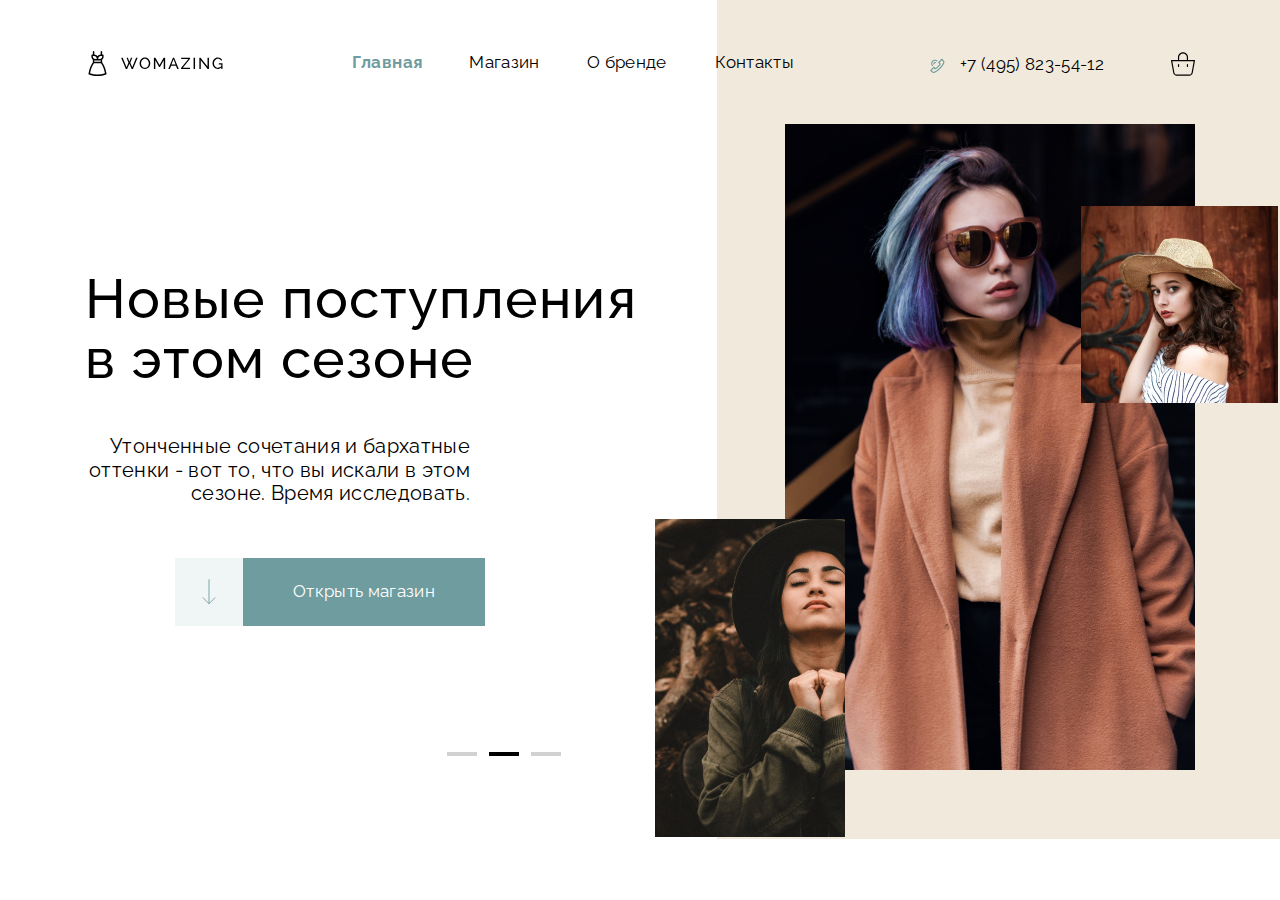
==== index.html @ d6d4c8df "first commit" ====
<!DOCTYPE html>
<html lang="en">
<head>
    <meta charset="UTF-8">
    <meta http-equiv="X-UA-Compatible" content="IE=edge">
    <meta name="viewport" content="width=device-width, initial-scale=1.0">
    <title>Womazing</title>
    <meta name="description" content="Womazing">
	<meta name="keywords" content="магазин, одежда, свитеры, купальники, футболки, покупки онлайн, мода">
	<!-- OG Tags -->
	<meta property="og:title" content="Womazing / Главная">
	<meta property="og:description" content="Womazing">
	<meta property="og:type" content="article">
	<meta property="og:site_name" content="WebCode">
	<!-- Styling -->
	<meta name="theme-color" content="#4985FF">
	<link rel="icon" type="image/png" href="./img/favicon.png">
    <!-- Bootstrap -->
    <!-- CSS -->
    <link href="https://fonts.googleapis.com/css2?family=Raleway:wght@400;500;700&display=swap" rel="stylesheet">
    <link rel="stylesheet" href="./css/style.css">
</head>
<body>
    <header class="header" id="header">
        <div class="background__header"></div>
        <div class="container">
            <div class="header__wrapper">
                <div class="header__menu_wrapper">
                    <div class="header__menu_logo-wrap">
                        <a href="index.html" class="header__menu_logo-link">
                            <img src="./img/logo.svg" alt="logo" class="header__menu_logo-img">
                        </a>
                    </div>
                    <nav class="header__menu_links_wrap">
                        <ul class="header__menu_list">
                            <li class="header__menu_item">
                                <a href="./index.html" title="Главная" class="header__menu_link header__menu_link-w-700">
                                    Главная
                                </a>
                            </li>
                            <li class="header__menu_item">
                                <a href="./shop.html" title="Магазин" class="header__menu_link">
                                    Магазин
                                </a>
                            </li>
                            <li class="header__menu_item">
                                <a href="./about.html" title="О бренде" class="header__menu_link">
                                    О бренде
                                </a>
                            </li>
                            <li class="header__menu_item">
                                <a href="./contacts.html" title="Контакты" class="header__menu_link">
                                    Контакты
                                </a>
                            </li>
                        </ul>
                    </nav>
                    <div class="header__menu_contacts-wrap">
                        <div class="header__menu_contact_wrapper">
                            <button type="button" class="header__menu_contact_btn">
                                <div class="header__menu_contact_icon-tel"></div>
                            </button>
                            <a href="tel:+74958235412" class="header__menu_contact_link">
                                +7 (495) 823-54-12
                            </a>
                        </div>
                        <div class="header__menu_contact_basket_wrap">
                            <a href="./basket.html" class="header__menu_contact_basket-link">
                                <img src="./img/basket.svg" alt="" class="header__menu_contact_basket-img">
                            </a>
                        </div>
                    </div>

                    <!-- Modal -->
                    <div class="header__modal-window_wrapper" id="header__modal-window_wrapper">
                        <div class="header__overlay-modal" id="header__overlay-modal"></div>
                        <div class="header__modal-window_form_wrapper">
                            <button class="header__modal-window_form_btn-close" id="header__modal-window_form_btn-close">
                                <img src="./img/Close.svg" alt="" class="header__modal-window_form_icon-close">
                            </button>
                            <h4 class="header__modal-window_form_title">
                                Заказать обратный звонок
                            </h4>
                            <form action="#" class="header__modal-window_form" id="header__modal-window_form">
                                <input type="text" class="header__modal-window_form_input" name="name"  placeholder="Имя" required>

                                <input type="email" class="header__modal-window_form_input" name="email"  placeholder="E-mail" required>

                                <input type="tel" class="header__modal-window_form_input" name="phone"  placeholder="Телефон" required>

                                <button type="submit" class="header__modal-window_form-btn btn" data-submit>
                                    Заказать звонок
                                </button>
                            </form>
                        </div>
                        <div class="header__modal-window-set" id="header__modal-window-set">
                            <h4 class="header__modal-window-set_title">
                                Отлично! Мы скоро вам перезвоним.
                            </h4>
                            <button type="reset" class="header__modal-window-set_btn close">
                                Закрыть
                            </button>
                        </div>
                    </div>
                    <!-- Modal end -->
                </div>
                <div class="header__offer-flex-wrap">
                    <div class="header__offer_wrapper">
                        <div class="header__offer">
                            <!-- <div class="header__offer_slider">
                                <h1 class="header__offer_title">
                                    Что-то новенькое. Мы заждались тебя.
                                </h1>
                                <p class="header__offer_text">
                                    Надоело искать себя в сером городе? Настало время новых идей, свежих красок и вдохновения с Womazing!
                                </p>
                            </div> -->
    
                            <div class="header__offer_slider active">
                                <h1 class="header__offer_title">
                                    Новые поступления в этом сезоне
                                </h1>
                                <p class="header__offer_text">
                                    Утонченные сочетания и бархатные оттенки - вот то, что вы искали в этом сезоне. Время исследовать.
                                </p>
                            </div>
    
                            <!-- <div class="header__offer_slider">
                                <h1 class="header__offer_title">
                                    Включай новый сезон с Womazing
                                </h1>
                                <p class="header__offer_text">
                                    Мы обновили ассортимент - легендарные коллекции и новинки от отечественных дизайнеров
                                </p>
                            </div> -->
                            <div class="header__offer_btn">
                                <a href="#" class="header__offer_btn-arrow">
                                    <img src="./img/arrow-header.svg" alt="" class="header__offer_btn-arrow-icon">
                                </a>
                                <a href="./shop.html" class="header__offer_btn-link btn">
                                    Открыть магазин
                                </a>
                            </div>
                        </div>
                        <div class="scrollbars">
                            <span class="scrollbar"></span>
                            <span class="scrollbar active"></span>
                            <span class="scrollbar"></span>
                        </div>
                    </div>
                    <div class="header__offer-img_wrapper">
                        <img src="./img/woman-coat-header.png" alt="" class="header__offer-img-home">
                        <img src="./img/woman-header-two.png" alt="" class="header__offer-img-two">
                        <img src="./img/woman-header-three.png" alt="" class="header__offer-img-three">
                    </div>
                </div>
            </div>
        </div>
    </header>

    <script src="./js/jquery-3.6.4.min.js"></script>
    <script src="./js/jquery.validate.min.js"></script>
    <script src="./js/modal-script.js"></script>
</body>
</html>
---- css/style.css ----
* {
    margin: 0;
	padding: 0;
	box-sizing: border-box;
	transition: all 0.5s ease 0s;
}

body {
    margin: 0;
	padding: 0;
	font-family: 'Raleway', sans-serif;
	font-weight: 400;
	font-size: 17px;
	color: #000000;
	line-height: 1.40em;
    letter-spacing: 0.02em;
}

:root {
    --btn-bg-color: #6E9C9F;
	--menu-color: #6E9C9F;
}

.container {
    width: 1110px;
    margin: 0 auto;
}

button,
button:hover,
button:focus {
	font-family: inherit;
	outline: none;
	border: none;
    transition: all 0.5s ease;
}

h1, h2, h3, h4, h5, h6 {
    padding: 0;
	margin: 0;
	font-weight: 500;
	color: #000000;
    line-height: 1.10em;
	letter-spacing: 0.02em;
}

p {
    margin: 0;
}

ul, li {
	display: block;
	padding: 0;
	margin: 0;
}

a {
    color: #000000;
	text-decoration: none;
    transition: all 0.5s ease;
}

a:hover {
	color: #1b1c1e;
    transition: all 0.5s ease;
}

.btn {
	padding: 22px 50px;
	background-color: var(--btn-bg-color);
	color: #fff;
	font-size: 17px;
	font-weight: 400;
	display: block;
	transition: all 0.5s ease;
	text-align: center;
    border-radius: 0;
}
button {
	cursor: pointer;
}

.btn:hover {
	background: #509498;
	color: #fff;
	box-shadow: 0 8px 20px rgb(37 0 249 / 25%);
}

.btn:active {
	background: #509498;;
	box-shadow: none
}

.img {
	max-width: 100%;
}

/* Header */

.header {
	position: relative;
    padding-top: 51px;
}
.background__header {
	position: absolute;
	top: 0;
	right: 0;
	width: 44%;
	height: 108%;
	background: #F1EADC;
	z-index: -1;
}
.header__wrapper {
}
.header__menu_wrapper {
    display: flex;
    justify-content: space-between;
}
.header__menu_links_wrap {
}
.header__menu_links_wrap {
}
.header__menu_list {
    display: flex;
    gap: 45px;
}
.header__menu_item .header__menu_link {
	display: inline-block;
	text-align: center;
}
.header__menu_link-w-700 {
	font-weight: 700;
	color: var(--menu-color);
}
.header__menu_link:hover {
	font-weight: 700;
	color: var(--menu-color);
}
.header__menu_link::after {
	display: block;
    content:attr(title);
    font-weight: 700;
    height: 1px;
    color: transparent;
    overflow: hidden;
    visibility: hidden;
    margin-bottom: -1px;
}
.header__menu_contacts-wrap {
    display: flex;
    align-items: center;
}
.header__menu_contact_wrapper {
    display: flex;
	margin-right: 67px;
}
.header__menu_contact_btn {
	background: none;
}
.header__menu_contact_icon-tel {
}
.header__menu_contact_icon-tel {
	background-image: url(../img/tel-icon.svg);
	width: 27px;
	height: 27px;
	margin-right: 9px;
}
.header__menu_contact_icon-tel:hover {
	 background-image: url(../img/tel-icon-hover.svg);
	 width: 27px;
	 height: 27px;
}

.header__menu_contact_link {
}
.header__menu_contact_basket_wrap {
}
.header__menu_contact_basket-link {
}
.header__menu_contact_basket-img {
}

/* Modal */

.header__modal-window_wrapper {
	display: none;
	position: absolute;
	z-index: 10;
    transition: all 0.5s ease-in 0s;
}
.header__modal-window_wrapper.active {
	display: block;
}
.header__overlay-modal {
	position: fixed;
    top: 0;
    left: 0;
    width: 100%;
    height: 100%;
    z-index: 1;
    background-color: rgba(110, 156, 159, 0.95);
    opacity: 0.5;	
}
.header__modal-window_form_wrapper {
	position: fixed;
    padding: 70px;
    top: 50%;
    left: 50%;
    transform: translate(-50%,-50%);
    width: 491px;
    height: auto;
    z-index: 5;
    background-color: #ffffff;
    box-shadow: 0px 20px 40px rgba(0, 0, 0, 0.09);
}
.header__modal-window_form_btn-close {
	position: absolute;
    background: none;
    right: 32px;
    top: 32px;
	cursor: pointer;
}
.header__modal-window_form_title {
	font-weight: 700;
    font-size: 25px;
    text-align: center;
    margin-bottom: 35px;
}
.header__modal-window_form {
	display: flex;
    flex-direction: column;
    border: none;
}
.header__modal-window_form_input {
	height: 40px;
    margin-bottom: 35px;
    border: none;
    border-bottom: 1px solid #000000;
}
.header__modal-window_form-btn {
	width: auto;
}
.header__modal-window-set {
	display: none;
    padding: 70px;
    position: fixed;
    top: 50%;
    left: 50%;
    transform: translate(-50%,-50%);
    width: auto;
    height: auto;
    z-index: 2;
    background-color: #ffffff;
    box-shadow: 0px 20px 40px rgba(0, 0, 0, 0.09);
    background: #fff;
    flex-direction: column;
    align-items: center;
}
.header__modal-window-set.active {
    display: flex;
    flex-direction: column;
    align-items: center;
}
.header__modal-window-set_title {
	font-size: 25px;
    margin-bottom: 35px;
}
.header__modal-window-set_btn {
	padding: 22px 50px;
    font-size: 17px;
    color: var(--menu-color);
    border: 1px solid #6E9C9F;
    order: 1;
}
.header__modal-window-set_btn:hover {
    background: #6E9C9F;
    color: #fff;
}


.header__offer-flex-wrap {
	display: flex;
	justify-content: space-between;
}
.header__offer_wrapper {
	margin-top: 186px;
	width: 563px;
}
.header__offer {
}
.header__offer_slider {
	margin-bottom: 52px;
}
.active {
}
.header__offer_title {
	font-size: 55px;
	margin-bottom: 45px;
}
.header__offer_text {
	font-size: 20px;
	text-align: right;
	width: 385px;
}
.header__offer_btn {
	display: flex;
	align-items: center;
	margin-left: 90px;
}
.header__offer_btn-arrow {
	display: inherit;
	background-color: rgba(110, 156, 159, 0.1);
	background-repeat: no-repeat;
	background-position: center;
}
.header__offer_btn-arrow-icon {
	padding: 20px 27px;
}
.header__offer_btn-link {
}

.scrollbars {
    display: flex;
    justify-content: center;
	margin-top: 126px;
    margin-left: 286px;
}

.scrollbar {
    background: #D1D1D1;
    width: 30px;
    height: 4px;
    margin-right: 12px;
    cursor: pointer;
}

.scrollbar.active {
    background: #000000;
}
.header__offer-img_wrapper {
	position: relative;
}
.header__offer-img-home {
	margin-top: 41px;
}
.header__offer-img-two {
	position: absolute;
    top: 123px;
    right: -83px;
}
.header__offer-img-three {
	position: absolute;
	left: -130px;
	bottom: -60px;
}
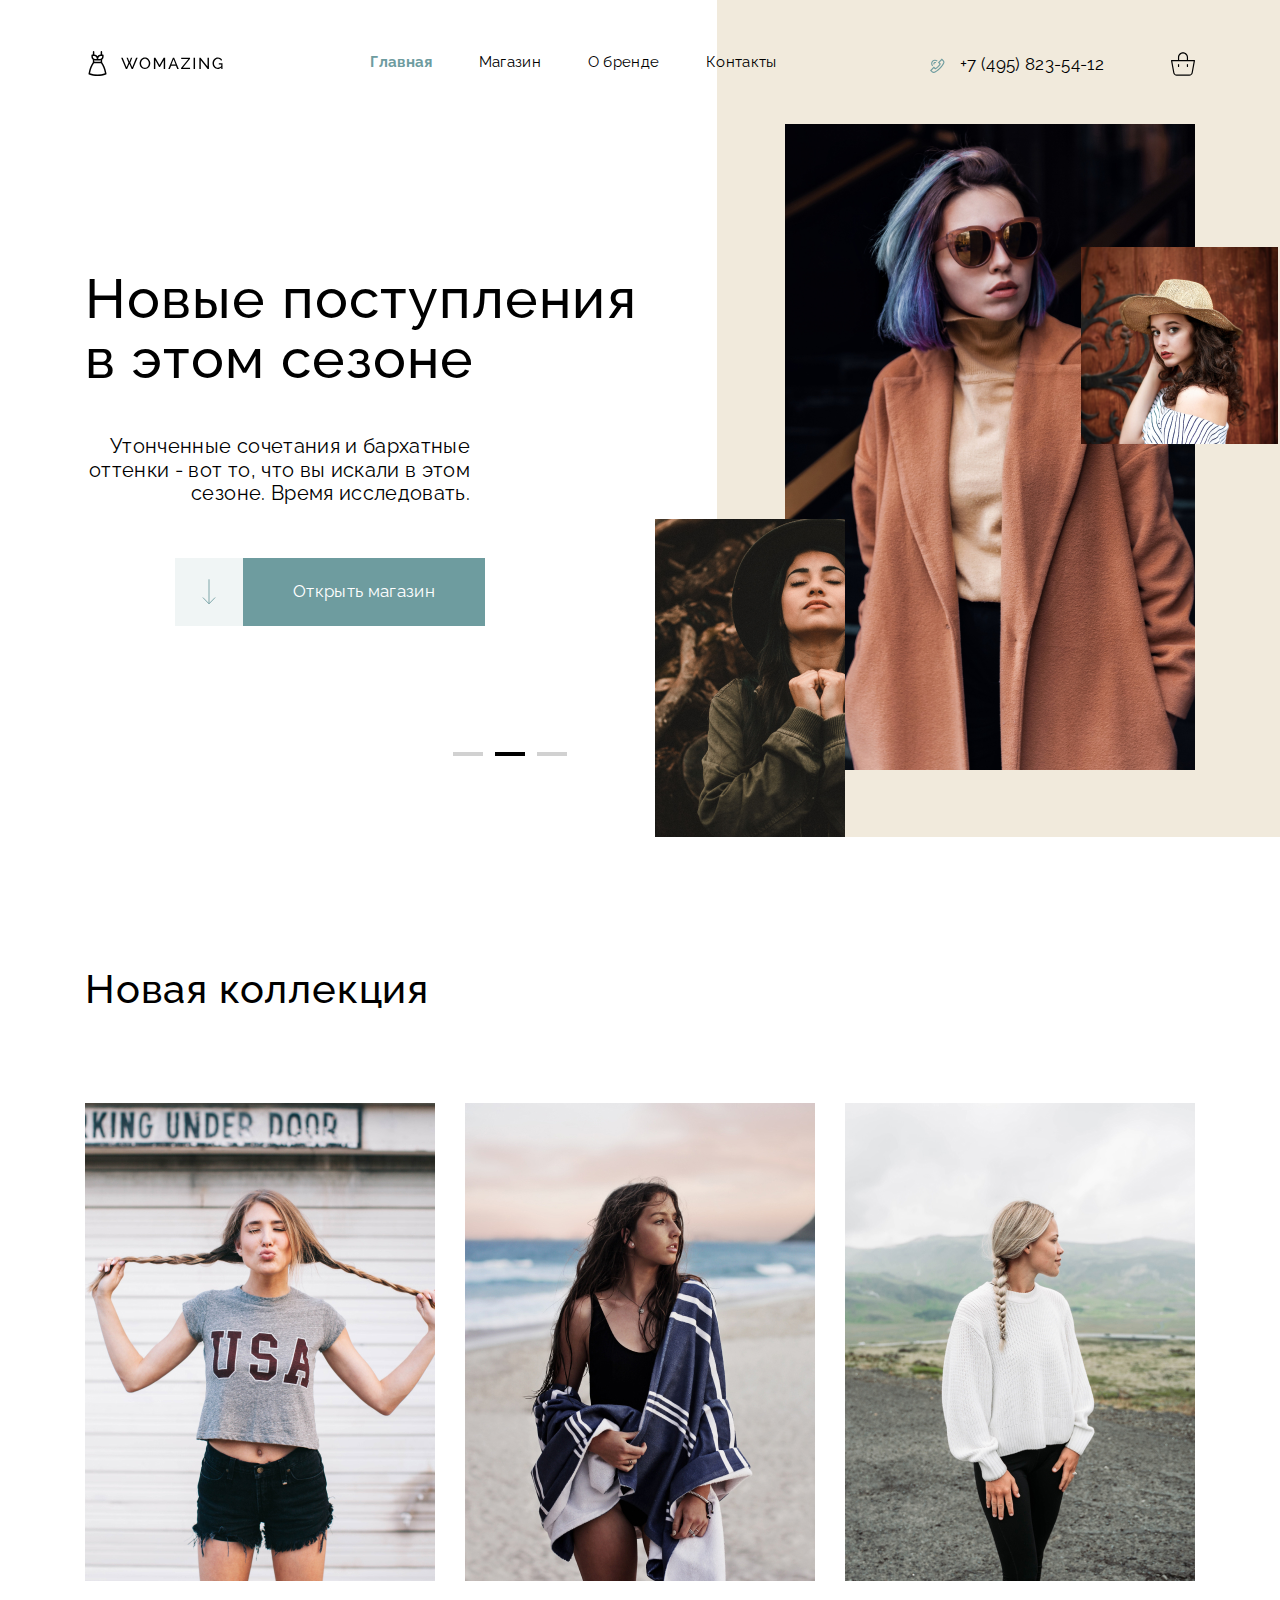
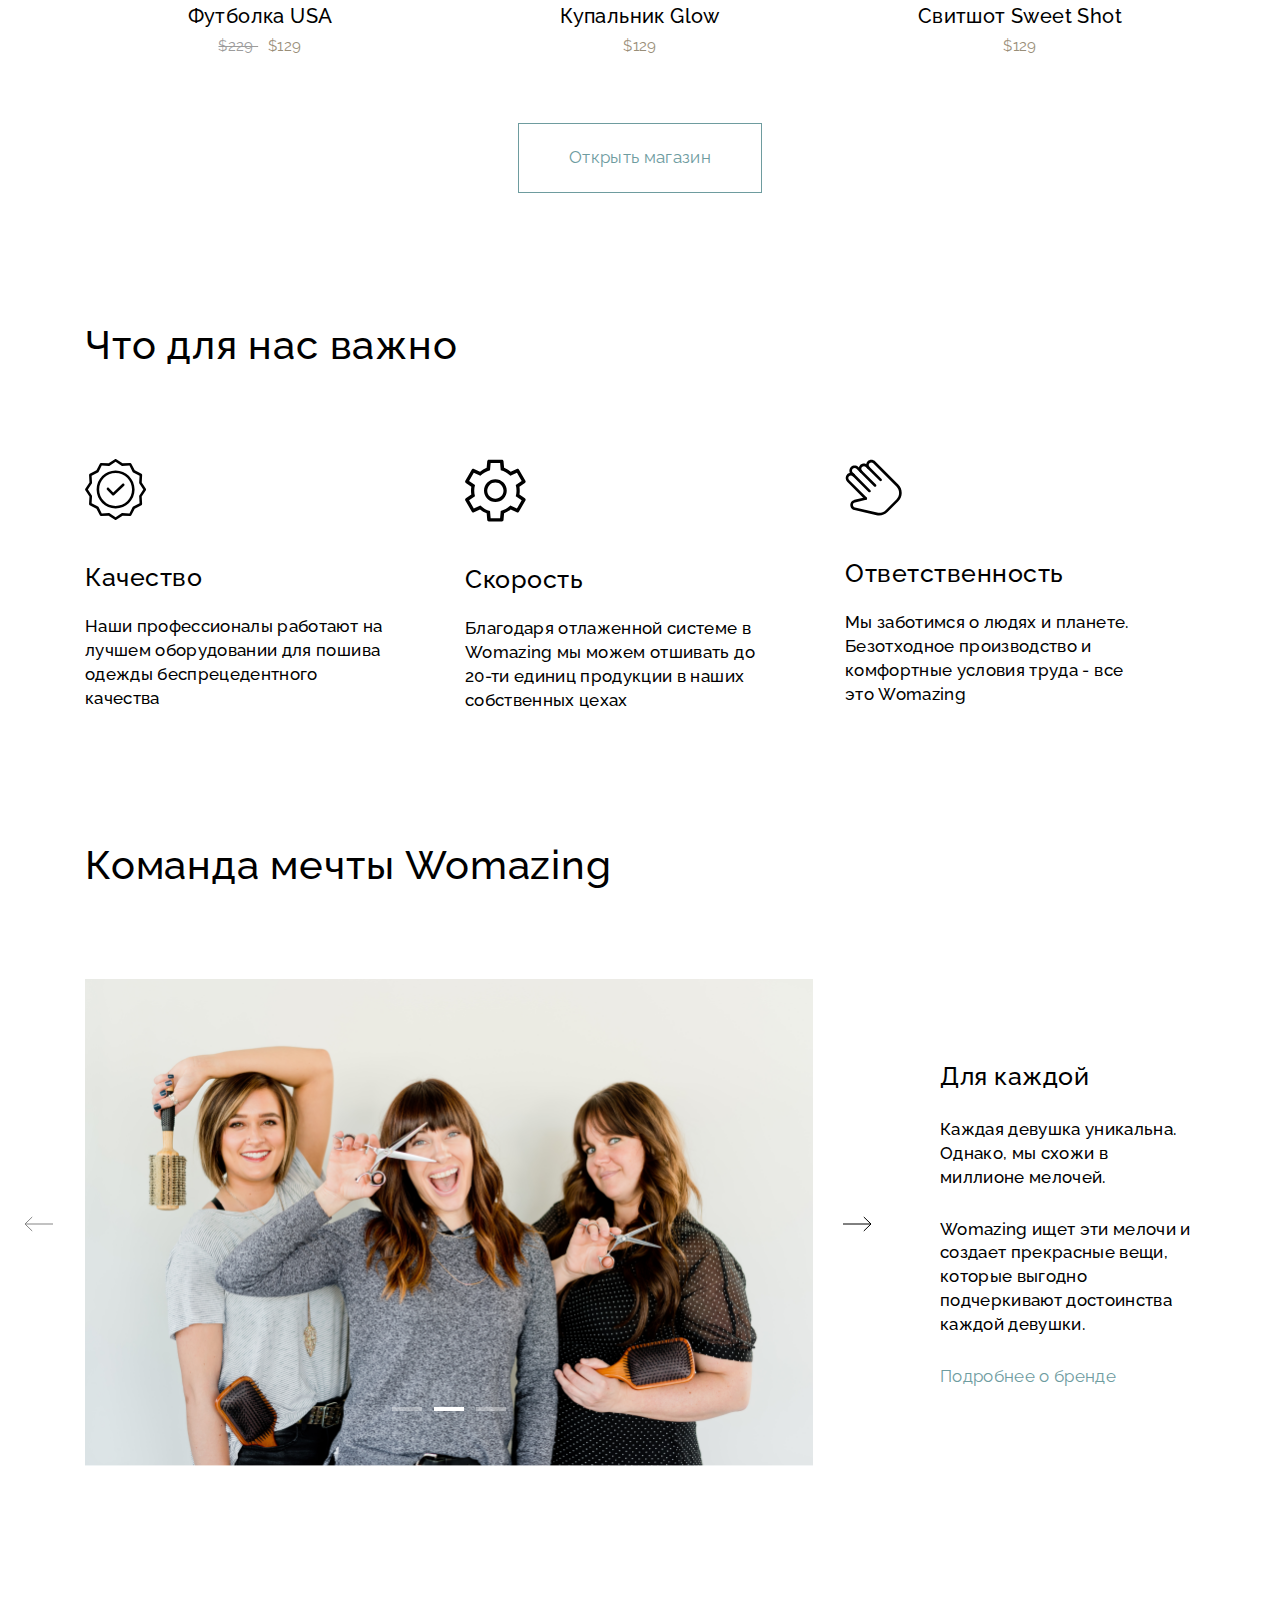
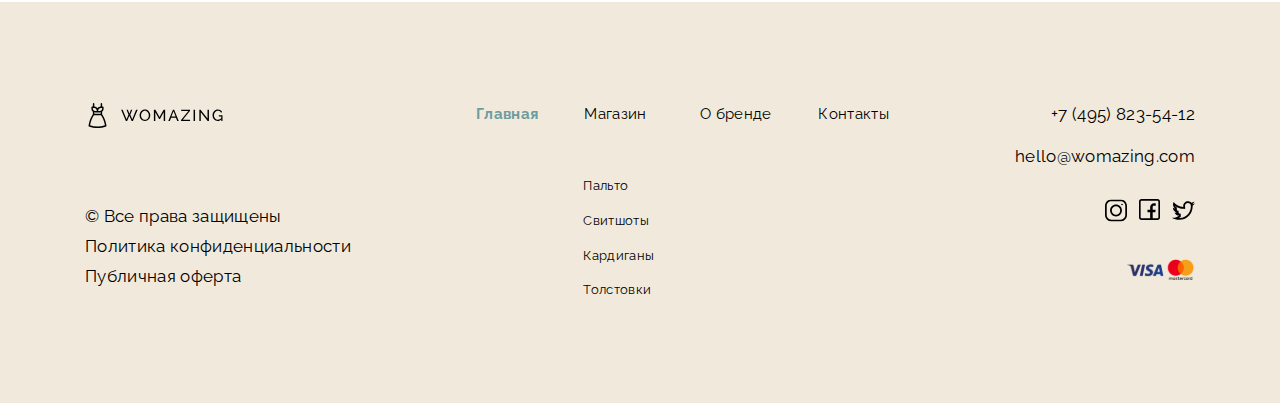
==== commit 90e6c7f4: "finished the layout" ====
--- a/index.html
+++ b/index.html
@@ -1,5 +1,5 @@
 <!DOCTYPE html>
-<html lang="en">
+<html lang="ru">
 <head>
     <meta charset="UTF-8">
     <meta http-equiv="X-UA-Compatible" content="IE=edge">
@@ -15,9 +15,9 @@
 	<!-- Styling -->
 	<meta name="theme-color" content="#4985FF">
 	<link rel="icon" type="image/png" href="./img/favicon.png">
-    <!-- Bootstrap -->
+    <!-- Fonts -->
+    <link href="https://fonts.googleapis.com/css2?family=Raleway:wght@400;500;700&display=swap" rel="stylesheet">
     <!-- CSS -->
-    <link href="https://fonts.googleapis.com/css2?family=Raleway:wght@400;500;700&display=swap" rel="stylesheet">
     <link rel="stylesheet" href="./css/style.css">
 </head>
 <body>
@@ -57,7 +57,7 @@
                     </nav>
                     <div class="header__menu_contacts-wrap">
                         <div class="header__menu_contact_wrapper">
-                            <button type="button" class="header__menu_contact_btn">
+                            <button type="button" class="header__menu_contact_btn" id="btnOpenModal">
                                 <div class="header__menu_contact_icon-tel"></div>
                             </button>
                             <a href="tel:+74958235412" class="header__menu_contact_link">
@@ -72,32 +72,32 @@
                     </div>
 
                     <!-- Modal -->
-                    <div class="header__modal-window_wrapper" id="header__modal-window_wrapper">
+                    <div class="header__modal-window_wrapper" id="modalWindow">
                         <div class="header__overlay-modal" id="header__overlay-modal"></div>
                         <div class="header__modal-window_form_wrapper">
-                            <button class="header__modal-window_form_btn-close" id="header__modal-window_form_btn-close">
+                            <button class="header__modal-window_form_btn-close" id="btnCloseModal">
                                 <img src="./img/Close.svg" alt="" class="header__modal-window_form_icon-close">
                             </button>
                             <h4 class="header__modal-window_form_title">
                                 Заказать обратный звонок
                             </h4>
-                            <form action="#" class="header__modal-window_form" id="header__modal-window_form">
+                            <form action="" class="header__modal-window_form" id="header__modal-window_form">
                                 <input type="text" class="header__modal-window_form_input" name="name"  placeholder="Имя" required>
 
                                 <input type="email" class="header__modal-window_form_input" name="email"  placeholder="E-mail" required>
 
                                 <input type="tel" class="header__modal-window_form_input" name="phone"  placeholder="Телефон" required>
 
-                                <button type="submit" class="header__modal-window_form-btn btn" data-submit>
+                                <button type="submit" class="header__modal-window_form-btn btnBac" id="btnFormRequestCall"  data-submit="">
                                     Заказать звонок
                                 </button>
                             </form>
                         </div>
-                        <div class="header__modal-window-set" id="header__modal-window-set">
+                        <div class="header__modal-window-set" id="modalWindowSet">
                             <h4 class="header__modal-window-set_title">
                                 Отлично! Мы скоро вам перезвоним.
                             </h4>
-                            <button type="reset" class="header__modal-window-set_btn close">
+                            <button type="reset" class="btnTransparent header__modal-window-set-close close" id="btnCloseModalSet">
                                 Закрыть
                             </button>
                         </div>
@@ -105,18 +105,18 @@
                     <!-- Modal end -->
                 </div>
                 <div class="header__offer-flex-wrap">
-                    <div class="header__offer_wrapper">
+                    <div class="header__offer_wrapper swiper">
                         <div class="header__offer">
-                            <!-- <div class="header__offer_slider">
+                            <div class="header__offer_slider headerSlideOffer">
                                 <h1 class="header__offer_title">
                                     Что-то новенькое. Мы заждались тебя.
                                 </h1>
                                 <p class="header__offer_text">
                                     Надоело искать себя в сером городе? Настало время новых идей, свежих красок и вдохновения с Womazing!
                                 </p>
-                            </div> -->
+                            </div>
     
-                            <div class="header__offer_slider active">
+                            <div class="header__offer_slider headerSlideOffer active">
                                 <h1 class="header__offer_title">
                                     Новые поступления в этом сезоне
                                 </h1>
@@ -125,31 +125,42 @@
                                 </p>
                             </div>
     
-                            <!-- <div class="header__offer_slider">
+                            <div class="header__offer_slider headerSlideOffer">
                                 <h1 class="header__offer_title">
                                     Включай новый сезон с Womazing
                                 </h1>
                                 <p class="header__offer_text">
                                     Мы обновили ассортимент - легендарные коллекции и новинки от отечественных дизайнеров
                                 </p>
-                            </div> -->
-                            <div class="header__offer_btn">
-                                <a href="#" class="header__offer_btn-arrow">
-                                    <img src="./img/arrow-header.svg" alt="" class="header__offer_btn-arrow-icon">
-                                </a>
-                                <a href="./shop.html" class="header__offer_btn-link btn">
-                                    Открыть магазин
-                                </a>
-                            </div>
-                        </div>
-                        <div class="scrollbars">
-                            <span class="scrollbar"></span>
-                            <span class="scrollbar active"></span>
-                            <span class="scrollbar"></span>
+                            </div>
+                        </div>
+                        <div class="header__offer_btn">
+                            <a href="#newCollection" class="header__offer_btn-arrow">
+                                <img src="./img/arrow-header.svg" alt="" class="header__offer_btn-arrow-icon">
+                            </a>
+                            <a href="./shop.html" class="header__offer_btn-link btnBac">
+                                Открыть магазин
+                            </a>
+                        </div>
+                        <div class="header__scrollbars">
+                            <span class="header__scrollbar"></span>
+                            <span class="header__scrollbar active"></span>
+                            <span class="header__scrollbar"></span>
                         </div>
                     </div>
                     <div class="header__offer-img_wrapper">
-                        <img src="./img/woman-coat-header.png" alt="" class="header__offer-img-home">
+                        <div class="header__offer-img-home_wrapper headerSlideImg">
+                            <img src="./img/woman-coat-header.png" alt="" class="header__offer-img-home">
+                        </div>
+
+                        <div class="header__offer-img-home_wrapper headerSlideImg active">
+                            <img src="./img/woman-coat-header.png" alt="" class="header__offer-img-home">
+                        </div>
+
+                        <div class="header__offer-img-home_wrapper headerSlideImg">
+                            <img src="./img/woman-coat-header.png" alt="" class="header__offer-img-home">
+                        </div>
+                        
                         <img src="./img/woman-header-two.png" alt="" class="header__offer-img-two">
                         <img src="./img/woman-header-three.png" alt="" class="header__offer-img-three">
                     </div>
@@ -157,9 +168,266 @@
             </div>
         </div>
     </header>
+    <section class="newCollection" id="newCollection">
+        <div class="container">
+            <div class="newCollection__title_wrapper">
+                <h2 class="newCollection__title">
+                    Новая коллекция
+                </h2>
+            </div>
+            <div class="newCollection__carts_wrapper">
+                <a href="" class="newCollection__cart_wrapper">
+                    <div class="newCollection__cart-img_wrap">
+                        <img src="./img/T-shirt.jpg" alt="" class="newCollection__cart-img">
+                        <div class="newCollection__cart-img-overlay">
+                        </div>
+                    </div>
+                    <h4 class="newCollection__cart_title">
+                        Футболка USA
+                    </h4>
+                    <div class="newCollection__cart-price_wrapper">
+                        <span class="newCollection__cart-price-discount">
+                            $229
+                        </span>
+                        <span class="newCollection__cart-price">
+                            $129
+                        </span>
+                    </div>
+                </a>
+                <a href="" class="newCollection__cart_wrapper">
+                    <div class="newCollection__cart-img_wrap">
+                        <img src="./img/swimsuit.jpg" alt="" class="newCollection__cart-img">
+                        <div class="newCollection__cart-img-overlay"></div>
+                    </div>
+                    <h4 class="newCollection__cart_title">
+                        Купальник Glow
+                    </h4>
+                    <div class="newCollection__cart-price_wrapper">
+                        <span class="newCollection__cart-price">
+                            $129
+                        </span>
+                    </div>
+                </a>
+
+                <a href="" class="newCollection__cart_wrapper">
+                    <div class="newCollection__cart-img_wrap">
+                        <img src="./img/sweetShot.jpg" alt="" class="newCollection__cart-img">
+                        <div class="newCollection__cart-img-overlay"></div>
+                    </div>
+                    <h4 class="newCollection__cart_title">
+                        Свитшот Sweet Shot
+                    </h4>
+                    <div class="newCollection__cart-price_wrapper">
+                        <span class="newCollection__cart-price">
+                            $129
+                        </span>
+                    </div>
+                </a>
+            </div>
+            <div class="newCollection__link_wrapper">
+                <a href="" class="newCollection__link btnTransparent">
+                    Открыть магазин
+                </a>
+            </div>
+        </div>
+    </section>
+    <section class="important" id="important">
+        <div class="container">
+            <div class="important__title_wrapper">
+                <h2 class="important__title">
+                    Что для нас важно
+                </h2>
+            </div>
+            <div class="important__carts_wrapper">
+                <div class="important__cart">
+                    <img src="./img/check-mark-icon.svg" alt="" class="important__cart_img">
+                    <div class="important__cart-offer_wrapper">
+                        <h4 class="important__cart_title">
+                            Качество
+                        </h4>
+                        <p class="important__cart_text">
+                            Наши профессионалы работают на лучшем оборудовании для пошива одежды беспрецедентного качества
+                        </p>
+                    </div>
+                </div>
+                <div class="important__cart">
+                    <img src="./img/gear-icon.svg" alt="" class="important__cart_img">
+                    <div class="important__cart-offer_wrapper">
+                        <h4 class="important__cart_title">
+                            Скорость
+                        </h4>
+                        <p class="important__cart_text">
+                            Благодаря отлаженной системе в Womazing мы можем отшивать до 20-ти единиц продукции в наших собственных цехах                    
+                        </p>
+                    </div>
+                </div>
+                <div class="important__cart">
+                    <img src="./img/hand-icon.svg" alt="" class="important__cart_img">
+                    <div class="important__cart-offer_wrapper">
+                        <h4 class="important__cart_title">
+                            Ответственность
+                        </h4>
+                        <p class="important__cart_text">
+                            Мы заботимся о людях и планете. Безотходное производство и комфортные условия труда - все это Womazing                    
+                        </p>
+                    </div>
+                </div>
+            </div>
+        </div>
+    </section>
+    <section class="dreamTeam" id="dreamTeam">
+        <div class="container">
+            <h2 class="dreamTeam__title">
+                Команда мечты Womazing
+            </h2>
+            <div class="dreamTeam__wrapper">
+                <div class="dreamTeam__flex_wrapper">
+                    <div class="dreamTeam__slides_wrapper ">
+                        <div class="dreamTeam__slide_wrapper">
+                            <div class="dreamTeam__slide">
+                                <img src="./img/omar-lopez-T6zu4jFhVwg-unsplash 1.png" alt="" class="dreamTeam__slide_img">
+                            </div>
+                            <div class="dreamTeam__slide active">
+                                <img src="./img/adam-winger-fI-TKWjKYls-unsplash 1.png" alt="" class="dreamTeam__slide_img" style="height: 487px;">
+                            </div>
+                            <div class="dreamTeam__slide">
+                                <img src="./img/simon-maage-tXiMrX3Gc-g-unsplash 1.png" alt="" class="dreamTeam__slide_img">
+                            </div>
+                        </div>
+                        <div class="dreamTeam__scrollbars">
+                            <span class="dreamTeam__scrollbar"></span>
+                            <span class="dreamTeam__scrollbar active"></span>
+                            <span class="dreamTeam__scrollbar"></span>
+                        </div>
+                        <div class="dreamTeam__nav-arrow_wrapper">
+                            <button type="button" class="dreamTeam__nav-arrow-prev" id="dreamTeamBtn-prev">
+                                <img src="./img/VectorLeft.svg" alt="">
+                            </button>
+                            <button type="button" class="dreamTeam__nav-arrow-next" id="dreamTeamBtn-next">
+                                <img src="./img/VectorRight.svg" alt="">
+                            </button>
+                        </div>
+                    </div>
+                    <div class="dreamTeam__offer_wrapper">
+                        <h3 class="dreamTeam__offer_title">
+                            Для каждой
+                        </h3>
+                        <p class="dreamTeam__offer_text">
+                            Каждая девушка уникальна. Однако, мы схожи в миллионе мелочей.
+                        </p>
+                        <p class="dreamTeam__offer_text">
+                            Womazing ищет эти мелочи и создает прекрасные вещи, которые выгодно подчеркивают достоинства каждой девушки.
+                        </p>
+                        <a href="./about.html" class="dreamTeam__offer_link">
+                            Подробнее о бренде
+                        </a>
+                    </div>
+                </div>
+            </div>
+        </div>
+    </section>
+    <footer class="footer" id="footer">
+        <div class="container">
+            <div class="footer-flex__wrapper">
+                <div class="footer__logo_wrapper">
+                    <div class="footer__logo-icon_wrapper">
+                        <img src="./img/logo.svg" alt="" class="footer__logo-icon">
+                    </div>
+                    <div class="footer__logo-offer_wrapper">
+                        <span class="footer__logo_text">
+                            © Все права защищены
+                        </span>
+                        <a href="#" class="footer__logo_link">
+                            Политика конфиденциальности
+                        </a>
+                        <a href="#" class="footer__logo_link">
+                            Публичная оферта
+                        </a>
+                    </div>
+                </div>
+                <div class="footer__menu_wrapper">
+                    <nav class="header__menu_links_wrap">
+                        <ul class="header__menu_list">
+                            <li class="header__menu_item">
+                                <a href="./index.html" title="Главная" class="header__menu_link header__menu_link-w-700">
+                                    Главная
+                                </a>
+                            </li>
+                            <li class="header__menu_item">
+                                <a href="./shop.html" title="Магазин" class="header__menu_link">
+                                    Магазин
+                                </a>
+                                <div class="footer-menu__link-shop_wrapper">
+                                    <ul class="footer-menu__link-shop_list">
+                                        <li class="footer-menu__link-shop_item">
+                                            <a href="#" class="footer-menu__link-shop_link">
+                                                Пальто
+                                            </a>
+                                        </li>
+                                        <li class="footer-menu__link-shop_item">
+                                            <a href="#" class="footer-menu__link-shop_link">
+                                                Свитшоты
+                                            </a>
+                                        </li>
+                                        <li class="footer-menu__link-shop_item">
+                                            <a href="#" class="footer-menu__link-shop_link">
+                                                Кардиганы
+                                            </a>
+                                        </li>
+                                        <li class="footer-menu__link-shop_item">
+                                            <a href="#" class="footer-menu__link-shop_link">
+                                                Толстовки
+                                            </a>
+                                        </li>
+                                    </ul>
+                                </div>
+                            </li>
+                            <li class="header__menu_item">
+                                <a href="./about.html" title="О бренде" class="header__menu_link">
+                                    О бренде
+                                </a>
+                            </li>
+                            <li class="header__menu_item">
+                                <a href="./contacts.html" title="Контакты" class="header__menu_link">
+                                    Контакты
+                                </a>
+                            </li>
+                        </ul>
+                    </nav>
+                </div>
+                <div class="footer__contact_wrapper">
+                    <div class="footer__contacts_wrapper">
+                        <a href="tel:+74958235412" class="footer__contact_tel">
+                            +7 (495) 823-54-12
+                        </a>
+                        <a href="mailto:hello@womazing.com" class="footer__contact_email">
+                            hello@womazing.com
+                        </a>
+                    </div>
+                    <div class="footer__contact-social_wrapper">
+                        <a href="https://www.instagram.com/" class="footer__massange-btn" rel="nofollow noopener noreferrer" target="_blank">
+                            <img src="./img/instagram.svg" alt="" class="footer__contact-social_img">
+                        </a>
+                        <a href="https://www.facebook.com" class="footer__massange-btn" rel="nofollow noopener noreferrer" target="_blank">
+                            <img src="./img/facebook.svg" alt="" class="footer__contact-social_img">
+                        </a>
+                        <a href="https://twitter.com" class="footer__massange-btn" rel="nofollow noopener noreferrer" target="_blank">
+                            <img src="./img/twitter.svg" alt="" class="footer__contact-social_img">
+                        </a>
+                    </div>
+                    <div class="footer__contact_visa_wrapper">
+                        <img src="./img/visa-mastercard.svg" alt="" class="footer__contact_visa">
+                    </div>
+                </div>
+            </div>
+        </div>
+    </footer>
 
     <script src="./js/jquery-3.6.4.min.js"></script>
     <script src="./js/jquery.validate.min.js"></script>
+    <script src="./js/swiper-bundle.min.js"></script>
     <script src="./js/modal-script.js"></script>
+    <script src="./js/main.js"></script>
+    <script src="./js/slide.js"></script>
 </body>
 </html>--- a/css/style.css
+++ b/css/style.css
@@ -17,7 +17,9 @@
 }
 
 :root {
-    --btn-bg-color: #6E9C9F;
+    --btnB-bg-color: #6E9C9F;
+	--btnT-bg-color: #fff;
+	--white-color: #fff;
 	--menu-color: #6E9C9F;
 }
 
@@ -33,8 +35,15 @@
 	outline: none;
 	border: none;
     transition: all 0.5s ease;
-}
-
+	cursor: pointer;
+}
+input {
+	width: 350px;
+	height: 40px;
+	font-size: 17px;
+	line-height: 140%;
+	letter-spacing: 0.02em
+}
 h1, h2, h3, h4, h5, h6 {
     padding: 0;
 	margin: 0;
@@ -57,36 +66,56 @@
 a {
     color: #000000;
 	text-decoration: none;
+	transition: all 0.5s ease;
+}
+
+a:hover {
     transition: all 0.5s ease;
 }
 
-a:hover {
-	color: #1b1c1e;
-    transition: all 0.5s ease;
-}
-
-.btn {
+a.disabled {
+    pointer-events: none;
+    cursor: default;
+    color: #919191;
+}
+
+.btnBac {
 	padding: 22px 50px;
-	background-color: var(--btn-bg-color);
-	color: #fff;
+	background-color: var(--btnB-bg-color);
+	color: var(--white-color);
+	display: block;
+	text-align: center;
 	font-size: 17px;
-	font-weight: 400;
+	line-height: 140%;
+	letter-spacing: 0.02em;
+}
+.btnTransparent {
+	padding: 22px 50px;
+	background-color: var(--btnT-bg-color);
+	color: var(--menu-color);
+	border: 1px solid #6E9C9F;
 	display: block;
-	transition: all 0.5s ease;
 	text-align: center;
-    border-radius: 0;
-}
-button {
-	cursor: pointer;
-}
-
-.btn:hover {
+	font-size: 17px;
+	line-height: 140%;
+	letter-spacing: 0.02em;
+}
+.btnTransparent:hover {
+	background: var(--btnB-bg-color);
+	color: var(--white-color);
+	border: 1px solid #6E9C9F;
+}
+.btnTransparent:active {
+	background: #509498;;
+	box-shadow: none
+}
+
+.btnBac:hover {
 	background: #509498;
 	color: #fff;
-	box-shadow: 0 8px 20px rgb(37 0 249 / 25%);
-}
-
-.btn:active {
+}
+
+.btnBac:active {
 	background: #509498;;
 	box-shadow: none
 }
@@ -95,30 +124,47 @@
 	max-width: 100%;
 }
 
+section {
+	margin-bottom: 130px;
+}
+
+.header__menu_wrapper.active {
+    position: fixed;
+    padding: 35px 50px;
+    width: 100%;
+    top: 0;
+    left: 0;
+    right: 0;
+    z-index: 1000;
+    background: #FFFFFF;
+    box-shadow: 0px 4px 15px rgba(0, 0, 0, 0.05);
+    animation: 300ms ease-in-out 0s normal none 1 running fadeInDown;
+    -webkit-box-shadow: 0 10px 15px rgb(25 25 25 / 10%);
+	transition: all 0.5s ease 0s;
+}
+
+.headerOneItem {
+	margin: 110px 0 42px;
+}
 /* Header */
 
 .header {
 	position: relative;
-    padding-top: 51px;
+    padding: 51px 0 60px;
 }
 .background__header {
 	position: absolute;
 	top: 0;
 	right: 0;
 	width: 44%;
-	height: 108%;
+	height: 100%;
 	background: #F1EADC;
 	z-index: -1;
-}
-.header__wrapper {
 }
 .header__menu_wrapper {
     display: flex;
     justify-content: space-between;
-}
-.header__menu_links_wrap {
-}
-.header__menu_links_wrap {
+	transition: none;
 }
 .header__menu_list {
     display: flex;
@@ -127,6 +173,7 @@
 .header__menu_item .header__menu_link {
 	display: inline-block;
 	text-align: center;
+	font-size: 15px;
 }
 .header__menu_link-w-700 {
 	font-weight: 700;
@@ -158,8 +205,6 @@
 	background: none;
 }
 .header__menu_contact_icon-tel {
-}
-.header__menu_contact_icon-tel {
 	background-image: url(../img/tel-icon.svg);
 	width: 27px;
 	height: 27px;
@@ -171,27 +216,18 @@
 	 height: 27px;
 }
 
-.header__menu_contact_link {
-}
-.header__menu_contact_basket_wrap {
-}
-.header__menu_contact_basket-link {
-}
-.header__menu_contact_basket-img {
-}
-
 /* Modal */
 
-.header__modal-window_wrapper {
+#modalWindow {
 	display: none;
 	position: absolute;
 	z-index: 10;
     transition: all 0.5s ease-in 0s;
 }
-.header__modal-window_wrapper.active {
+#modalWindow.active {
 	display: block;
 }
-.header__overlay-modal {
+#header__overlay-modal {
 	position: fixed;
     top: 0;
     left: 0;
@@ -213,6 +249,9 @@
     background-color: #ffffff;
     box-shadow: 0px 20px 40px rgba(0, 0, 0, 0.09);
 }
+.header__modal-window-set-close {
+	margin: 0 auto;
+}
 .header__modal-window_form_btn-close {
 	position: absolute;
     background: none;
@@ -240,23 +279,19 @@
 .header__modal-window_form-btn {
 	width: auto;
 }
-.header__modal-window-set {
+#modalWindowSet {
 	display: none;
     padding: 70px;
     position: fixed;
     top: 50%;
     left: 50%;
     transform: translate(-50%,-50%);
-    width: auto;
-    height: auto;
-    z-index: 2;
+    z-index: 8;
     background-color: #ffffff;
     box-shadow: 0px 20px 40px rgba(0, 0, 0, 0.09);
-    background: #fff;
-    flex-direction: column;
-    align-items: center;
-}
-.header__modal-window-set.active {
+	transition: all 0.5s ease-in 0s;
+}
+#modalWindowSet.active {
     display: flex;
     flex-direction: column;
     align-items: center;
@@ -286,12 +321,12 @@
 	margin-top: 186px;
 	width: 563px;
 }
-.header__offer {
-}
-.header__offer_slider {
+.headerSlideOffer {
+	display: none;
 	margin-bottom: 52px;
 }
-.active {
+.headerSlideOffer.active {
+	display: block;
 }
 .header__offer_title {
 	font-size: 55px;
@@ -316,33 +351,36 @@
 .header__offer_btn-arrow-icon {
 	padding: 20px 27px;
 }
-.header__offer_btn-link {
-}
-
-.scrollbars {
+.header__scrollbars {
     display: flex;
+	gap: 12px;
     justify-content: center;
 	margin-top: 126px;
     margin-left: 286px;
 }
 
-.scrollbar {
+.header__scrollbar {
     background: #D1D1D1;
     width: 30px;
     height: 4px;
-    margin-right: 12px;
     cursor: pointer;
 }
 
-.scrollbar.active {
+.header__scrollbar.active {
     background: #000000;
 }
 .header__offer-img_wrapper {
 	position: relative;
-}
-.header__offer-img-home {
 	margin-top: 41px;
 }
+
+.headerSlideImg {
+	display: none;
+}
+.headerSlideImg.active {
+	display: block;
+}
+
 .header__offer-img-two {
 	position: absolute;
     top: 123px;
@@ -352,4 +390,689 @@
 	position: absolute;
 	left: -130px;
 	bottom: -60px;
+}
+
+.header__title-link_wrapper {
+	margin-top: 190px;
+	margin-bottom: 154px;
+}
+.header__title_wrapper {
+	margin-bottom: 26px;
+}
+.header__title {
+	font-size: 55px;
+}
+.header__link_wrapper {
+	display: flex;
+    gap: 13px;
+    align-items: center;
+}
+.border-hyphen {
+	width: 13px;
+	border: 1px solid black;
+}
+
+/* New Collection */
+
+.newCollection {
+	margin-top: 130px;
+}
+.newCollection__title_wrapper {
+	margin-bottom: 92px;
+}
+.newCollection__title {
+	font-size: 40px;
+}
+.newCollection__carts_wrapper {
+	display: grid;
+	grid-template-columns: 1fr 1fr 1fr;
+	grid-template-rows: auto;
+	gap: 30px;
+	margin-bottom: 65px;
+}
+.newCollection__cart_wrapper {
+	text-align: center;
+}
+.newCollection__cart-img_wrap {
+	position: relative;
+}
+.newCollection__cart-img {
+	display: flex;
+}
+.newCollection__cart-img-overlay {
+	position: absolute;
+	top: 0;
+    bottom: 0;
+    left: 0;
+    right: 0;
+    opacity: 0;
+    background: url(../img/arrow-hover.svg) no-repeat center center, rgba(110, 156, 159, 0.64);
+}
+.newCollection__cart-img-overlay:hover {
+	opacity: 1;
+}
+.newCollection__cart_title {
+	font-size: 20px;
+	margin-top: 24px;
+	margin-bottom: 7px;
+}
+.newCollection__cart-price-discount {
+	text-decoration-line: line-through;
+	color: #9C9C9C;
+	font-size: 15px;
+	margin-right: 10px;
+}
+.newCollection__cart-price {
+	font-size: 15px;
+	color: #998E78;
+}
+.newCollection__link_wrapper {
+	display: flex;
+  	justify-content: center;
+}
+
+/* Important */
+
+.important__title_wrapper {
+	margin-bottom: 92px;
+}
+.important__title {
+	font-size: 40px;
+}
+.important__carts_wrapper {
+	display: grid;
+	grid-template-columns: 1fr 1fr 1fr;
+	grid-template-rows: 1fr;
+	gap: 30px;
+}
+.important__cart-offer_wrapper {
+	width: 305px;
+}
+.important__cart_title {
+	margin-top: 37px;
+	margin-bottom: 24px;
+	font-size: 25px;
+}
+.important__cart_text {
+	font-weight: 500;
+}
+
+/* Dream Team */
+
+.dreamTeam__flex_wrapper {
+	display: flex;
+	align-items: center;
+	justify-content: space-between;
+}
+.dreamTeam__title {
+	font-size: 40px;
+	margin-bottom: 92px;
+}
+.dreamTeam__slides_wrapper {
+	position: relative;
+}
+.dreamTeam__slide {
+	display: none;
+}
+.dreamTeam__slide.active {
+	position: relative;
+	display: block;
+}
+.dreamTeam__scrollbars {
+	position: absolute;
+    display: flex;
+	justify-content: center;
+	gap: 12px;
+	bottom: 61px;
+	left: 0;
+	right: 0;
+}
+.dreamTeam__scrollbar {
+    background: rgba(255, 255, 255, 0.36);;
+    width: 30px;
+    height: 4px;
+    cursor: pointer;
+}
+.dreamTeam__scrollbar.active {
+    background: #FFFFFF;
+}
+.dreamTeam__nav-arrow_wrapper {
+	display: flex;
+    align-items: center;
+}
+.dreamTeam__nav-arrow-prev {
+	position: absolute;
+	left: -61px;
+	top: 0;
+	bottom: 0;
+	background: none;
+}
+.dreamTeam__nav-arrow-next {
+	position: absolute;
+	right: -59px;
+	top: 0;
+	bottom: 0;
+	background: none;
+}
+
+.dreamTeam__offer_wrapper {
+	width: 255px;
+	display: flex;
+	flex-direction: column;
+    gap: 28px;
+}
+.dreamTeam__offer_title {
+	font-size: 25px;
+}
+.dreamTeam__offer_text {
+	font-weight: 500;
+}
+.dreamTeam__offer_link {
+	color: #6E9C9F;
+}
+.dreamTeam__offer_link:hover {
+	text-decoration: underline;
+}
+
+/* Footer */
+
+.footer {
+	background: #F1EADC;
+	padding: 101px 0;
+}
+.footer-flex__wrapper {
+	display: flex;
+	justify-content: space-between;
+}
+.footer__logo-icon_wrapper {
+	margin-bottom: 70px;
+}
+.footer__logo-offer_wrapper {
+	display: flex;
+    flex-direction: column;
+	gap: 6px;
+}
+.footer-menu__link-shop_wrapper {
+	margin-top: 39px;
+}
+.footer-menu__link-shop_item {
+	margin-bottom: 10px;
+}
+.footer-menu__link-shop_item:last-child {
+	margin-bottom: 0px;
+}
+.footer-menu__link-shop_link {
+	font-size: 13px;
+}
+.footer-menu__link-shop_link:hover {
+	color: #6E9C9F;
+}
+.footer__contact_wrapper {
+	display: flex;
+	flex-direction: column;
+	align-items: flex-end;
+	gap: 30px;
+}
+.footer__contact_tel {
+	margin-bottom: 9px;
+}
+.footer__contact-social_wrapper {
+	display: flex;
+	gap: 12px;
+}
+.footer__contacts_wrapper {
+    display: flex;
+    flex-direction: column;
+	align-items: flex-end;
+    gap: 9px;
+}
+
+/* productCard */
+
+.productCard__tabs_wrapper {
+	display: flex;
+    gap: 10px;
+	margin-bottom: 92px;
+}
+.productCard__tab {
+	font-weight: 500;
+	font-size: 17px;
+	line-height: 140%;
+	background: #FFFFFF;
+	letter-spacing: 0.02em;
+	border: 1px solid #000000;
+	padding: 19px 65px;
+}
+.productCard__tab:hover {
+	color: #fff;
+	background: #000000;
+	border: 1px solid #000000;
+	padding: 19px 65px;
+}
+.productCard__tab.active {
+	color: #fff;
+	background: #000000;
+	border: 1px solid #000000;
+	padding: 19px 65px;
+}
+.productCards {
+	gap: 65px 30px;
+}
+.productCard__quantity {
+	color: #808080;
+	margin-bottom: 65px;
+}
+.productCard__tabs-link_wrapper {
+	display: flex;
+	gap: 14px;
+	align-items: center;
+	justify-content: center;
+}
+.productCard__tab-link_btn {
+	font-weight: 500;
+	font-size: 17px;
+	line-height: 140%;
+	background: #FFFFFF;
+	letter-spacing: 0.02em;
+	border: 1px solid #000000;
+	padding: 9px 16px;
+}
+.productCard__tab-link_btn:hover {
+	color: #fff;
+	background: #000000;
+	border: 1px solid #000000;
+}
+.productCard__tab-link_btn.active {
+	color: #fff;
+	background: #000000;
+	border: 1px solid #000000;
+}
+
+/* cardProduct */
+
+.cardProductItem__flex-wrapper {
+	display: flex;
+	align-items: center;
+	gap: 74px;
+}
+.cardProductItem__img {
+	width: 536px;
+    height: 729px;
+    object-fit: cover;
+}
+.cardProductItem-offer_wrapper {
+	display: flex;
+	flex-direction: column;
+	gap: 59px;
+}
+.cardProductItem-offer__card-price_wrapper {
+	display: flex;
+    align-items: center;
+}
+.cardProductItem-offer__card-price-discount {
+	text-decoration-line: line-through;
+	color: #9C9C9C;
+	font-size: 30px;
+}
+.cardProductItem-offer__card-price {
+	font-size: 40px;
+	color: #998E78;
+	margin-right: 29px;
+}
+.cardProductItem-offer__size-btn_wrap {
+	display: flex;
+	gap: 14px;
+}
+.cardProductItem-offer__title {
+	margin-bottom: 34px;
+}
+.cardProductItem-offer__size-btn {
+	font-weight: 500;
+	width: 41px;
+	height: 41px;
+	background-color: #FFFFFF;
+	color: #000000;
+	border: 1px solid #000000;
+}
+.cardProductItem-offer__size-btn:hover {
+	background-color: #000000;
+	color: #FFFFFF;
+	border: 1px solid #000000;
+}
+.cardProductItem-offer__size-btn:active {
+	background-color: #000000;
+	color: #FFFFFF;
+	border: 1px solid #000000;
+}
+.cardProductItem-offer__size-btn.active {
+	background-color: #000000;
+	color: #FFFFFF;
+	border: 1px solid #000000;
+}
+.cardProductItem-offer__size-btn-color_wrap {
+	display: flex;
+	align-items: center;
+	gap: 14px;
+}
+.cardProductItem-offer__size-btn-color {
+	width: 41px;
+	height: 41px;
+	border-radius: 100px;
+}
+.cardProductItem-offer__size-btn-color.active {
+	border: 1px solid #000000;
+}
+.cardProductItem-offer__quantity_wrapper {
+	display: flex;
+	align-items: center;
+	gap: 11px;
+}
+.cardProductItem-offer__quantity_input {
+	width: 68px;
+    height: 68px;
+    text-align: center;
+	border: 1px solid #AFAFAF;
+}
+.cardProductItems__related-products_wrapper {
+	margin-top: 130px;
+}
+.cardProductItems__related-products_title {
+	font-size: 40px;
+	margin-bottom: 67px;
+}
+.cardProductItems__related-products_card_wrapper {
+	display: flex;
+	align-items: center;
+	gap: 30px;
+}
+
+/* About Products */
+
+.aboutProducts__flex_wrapper {
+	display: flex;
+	flex-direction: column;
+	gap: 130px;
+}
+.aboutProducts__card_wrapper {
+	display: flex;
+	align-items: center;
+	justify-content: space-between;
+    gap: 94px;
+}
+.aboutProducts__cardOne_img_wrapper {
+	width: 442px;
+	height: 547px;
+}
+.aboutProducts__cardOne_img {
+	width: 442px;
+	height: 547px;
+	object-fit: none;
+}
+.aboutProducts__cardOne_offer_title {
+	font-size: 25px;
+	margin-bottom: 46px;
+}
+.aboutProducts__cardOne_offer_text {
+	font-weight: 500;
+
+}
+.aboutProducts__btn-link_wrapper {
+	display: flex;
+	justify-content: center;
+}
+
+/* Contacts */
+
+#map {
+	width: 100%;
+	height: 476px;
+	background: #DDDDDD;
+}
+.contacts__offer_wrapper {
+	display: flex;
+	align-items: center;
+	gap: 98px;
+}
+.contacts__offer_title {
+	margin-bottom: 19px;
+}
+.contacts__offer_link {
+	font-size: 20px;
+	font-weight: 500;
+}
+.contacts__form_wrapper {
+	display: flex;
+	flex-direction: column;
+	align-items: flex-start;
+	gap: 62px;
+}
+.contacts__form_title {
+	font-size: 25px;
+}
+.contacts__form-send {
+	width: 443px;
+	display: flex;
+	flex-direction: column;
+	align-items: flex-start;
+	border: none;
+}
+.contacts__form-send_input {
+	height: 40px;
+	margin-bottom: 35px;
+	border: none;
+	border-bottom: 1px solid #000000;
+}
+.contacts__form-send-massange {
+	width: 443px;
+	max-width: 443px;
+	height: 134px;
+	font-family: 'Raleway';
+	font-weight: 500;
+	font-size: 17px;
+	line-height: 140%;
+	letter-spacing: 0.02em;
+	margin-bottom: 35px;
+	border: none;
+	border-bottom: 1px solid #000000;
+}
+.contacts__form_modal-set_title {
+	padding: 30px 76px;
+	background: #F1EADC;
+}
+.contacts__form_modal-set {
+	display: none;
+}
+.contacts__form_modal-set.active {
+	display: block;
+}
+
+/* Basket */
+
+.basketProduct__table {
+	width: 100%;
+	margin-bottom: 72px;
+	border-collapse: collapse;
+}
+.basketProduct__table_title-wrapper {
+	display: table-row;
+	border-bottom: 1px solid #CCCCCC;
+	text-align: left;
+}
+.basketProduct__table_title {
+	padding-bottom: 26px;
+	font-weight: 500;
+}
+tr.basketProduct__table_card-product_wrapper td {
+	padding-top: 49px;
+}
+.basketProduct__table_card-product-img_wrapper {
+	display: flex;
+	align-items: center;
+}
+.basketProduct__table_card-product_title-product_cross-img {
+	margin-right: 51px;
+}
+.basketProduct__table_card-product_img {
+	margin-right: 36px;
+	height: 179px;
+}
+.basketProduct__table_card-product_quanity_input {
+	width: 47px;
+	height: 47px;
+	border: 1px solid #AFAFAF;
+	text-align: center;
+}
+.basketProduct__btns_wrapper {
+	display: flex;
+	align-items: center;
+	justify-content: space-between;
+	margin-bottom: 88px;
+}
+.basketProduct__btn-coupon_wrapper {
+	display: flex;
+	align-items: center;
+	gap: 16px;
+}
+.basketProduct__btn-coupon-input {
+	width: 255px;
+	height: 68px;
+	border: none;
+	border-bottom: 1px solid #000000;
+}
+.basketProduct__total-price_wrapper {
+	margin-left: 50%;
+}
+.basketProduct__total-price-summary_wrapper {
+	margin-bottom: 20px;
+}
+.basketProduct__total-price-summary {
+	margin-right: 20px;
+	font-weight: 500;
+}
+.basketProduct__total-price-summaryPrice {
+	font-weight: 500;
+}
+.basketProduct__total-price-btn_flex-wrapper {
+	display: flex;
+	align-items: center;
+	gap: 15px;
+}
+.basketProduct__total-price-subtotal-wrapper {
+	padding: 16px 51px 17px 31px;
+	background: #F1EADC; 
+}
+.basketProduct__total-price-subtotal {
+	font-weight: 500;
+	font-size: 25px;
+	line-height: 140%;
+	letter-spacing: 0.02em;
+	margin-right: 69px;
+}
+.basketProduct__total-price-subtotal:last-child {
+	margin-right: 0;
+}
+
+/* Checkout */
+
+.checkout__flex-wrapper {
+	display: flex;
+	justify-content: space-between;
+}
+.checkout-form__flex-wrapper {
+	display: flex;
+	flex-direction: column;
+	gap: 35px;
+	margin-bottom: 81px;
+}
+.checkout-form__flex-wrapper:last-child {
+	margin-bottom: 0;
+	gap: 0;
+}
+.checkout-form__title {
+	font-size: 25px;
+	margin-bottom: 47px;
+}
+.checkout__input {
+	border: none;
+	border-bottom: 1px solid #000000;
+}
+.checkout__massange-form {
+	width: auto;
+}
+.checkout__order-total_wrapper {
+	margin-bottom: 145px;
+}
+.checkout__order {
+	padding-bottom: 30px;
+	padding-right: 73px;
+	font-weight: 500;
+	font-size: 20px;
+}
+.checkout__order:last-child {
+	padding-right: 0px;
+}
+.checkout__order_title {
+	font-weight: 500;
+	font-size: 20px;
+}
+.checkout__order_title-bcg {
+	padding: 15px 0 14px;
+}
+.checkout__order_bacg-pos {
+	position: relative;
+}
+.checkout__order_bacg {
+	background: #F1EADC;
+}
+.way-pay__radio-btn_list {
+	margin-bottom: 47px;
+}
+.way-pay__radio-btn_item {
+    display: flex;
+    align-items: center;
+    margin-bottom: 15px;
+}
+.way-pay__radio-btn_item input[type=radio] {
+    display: none;
+}
+.way-pay__radio-btn_item label {
+	display: inline-block;
+    cursor: pointer;
+    width: 22px;
+    height: 22px;
+    border: 1px solid #000000;
+    position: relative;
+    background: none;
+    user-select: none;
+    margin-right: 14px;
+}
+.way-pay__radio-btn_item input[type=radio]:checked + label {
+	background: url(../img/checkout.svg) no-repeat;
+    border: none;
+}
+
+/* Success */ 
+
+.success__flex-wrap {
+	display: flex;
+	justify-content: space-between;
+	align-items: center;
+}
+.success-wrapper {
+	display: flex;
+	align-items: center;
+	gap: 32px;
+}
+.success__img {
+}
+.success__wrap-text {
+}
+.success__title {
+	margin-bottom: 17px;
+	font-size: 25px;
+}
+.success__text {
+	font-weight: 500;
+}
+.btnBac {
 }